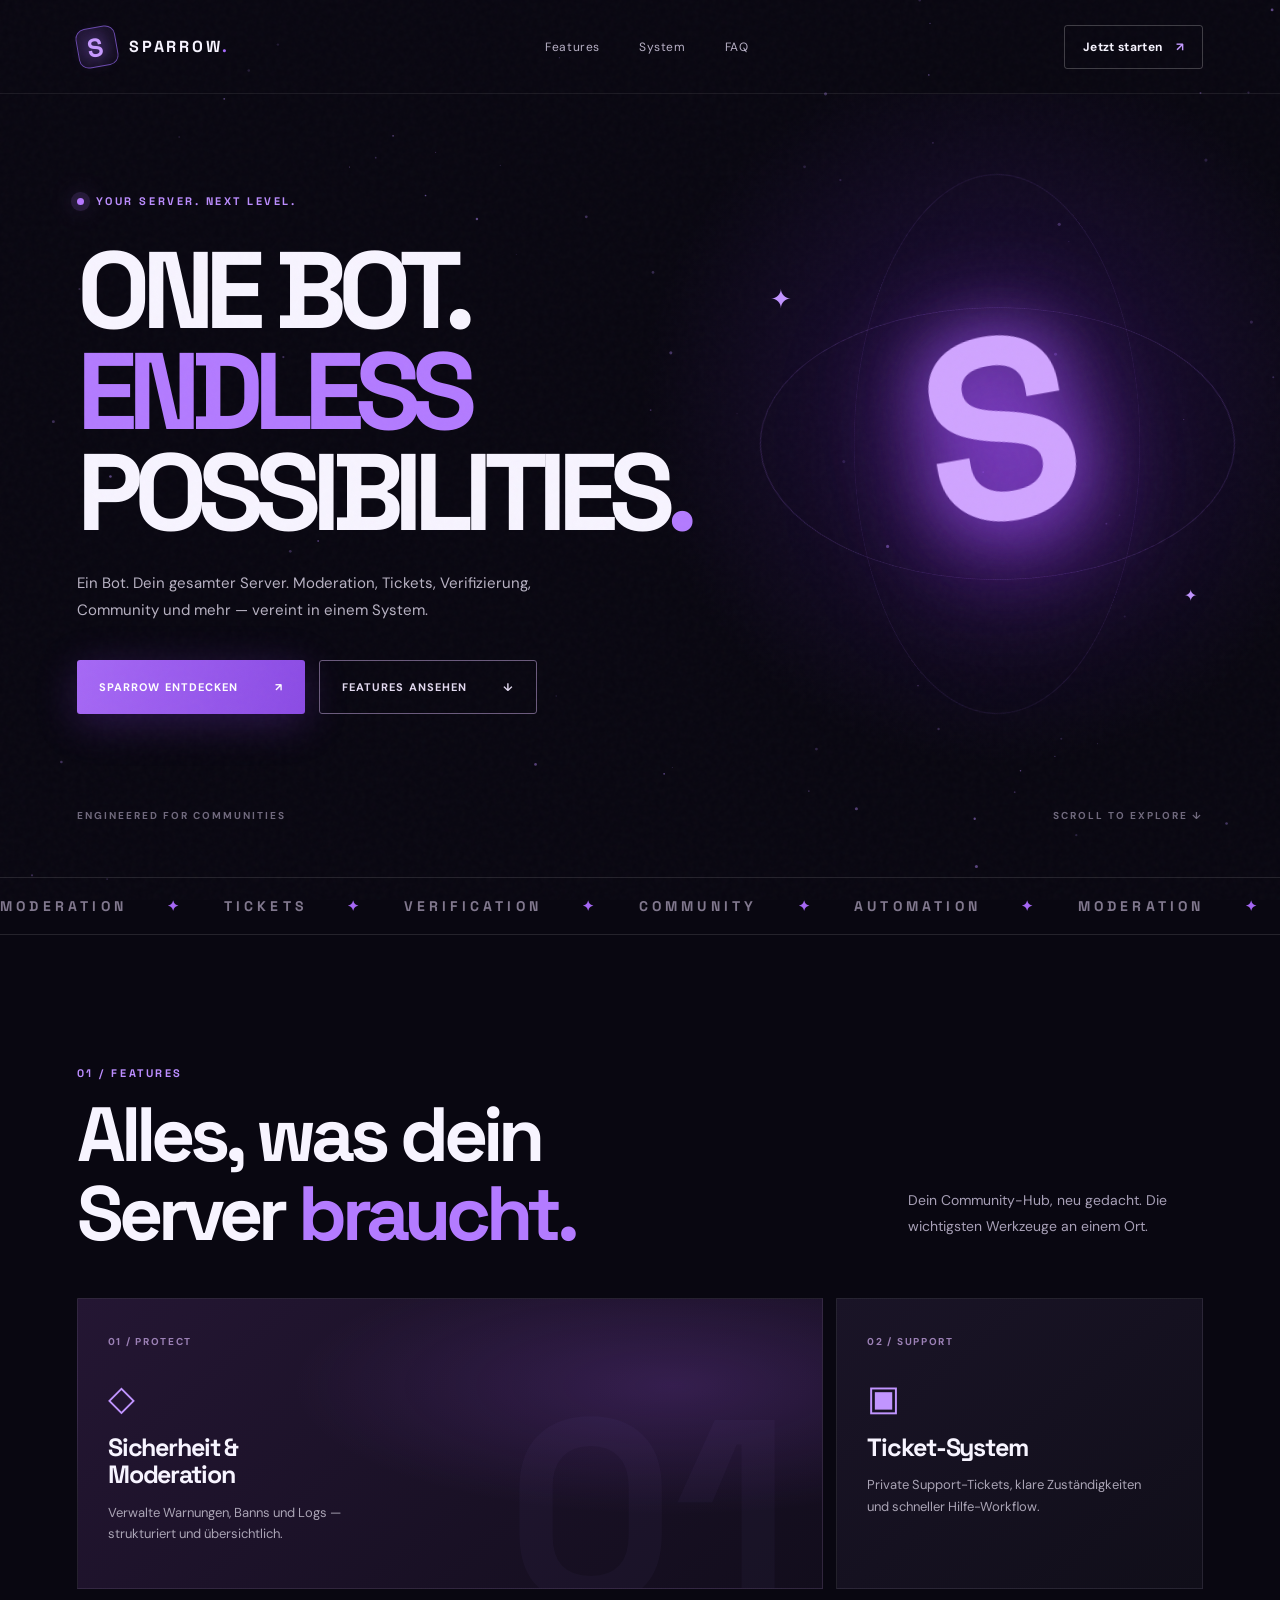
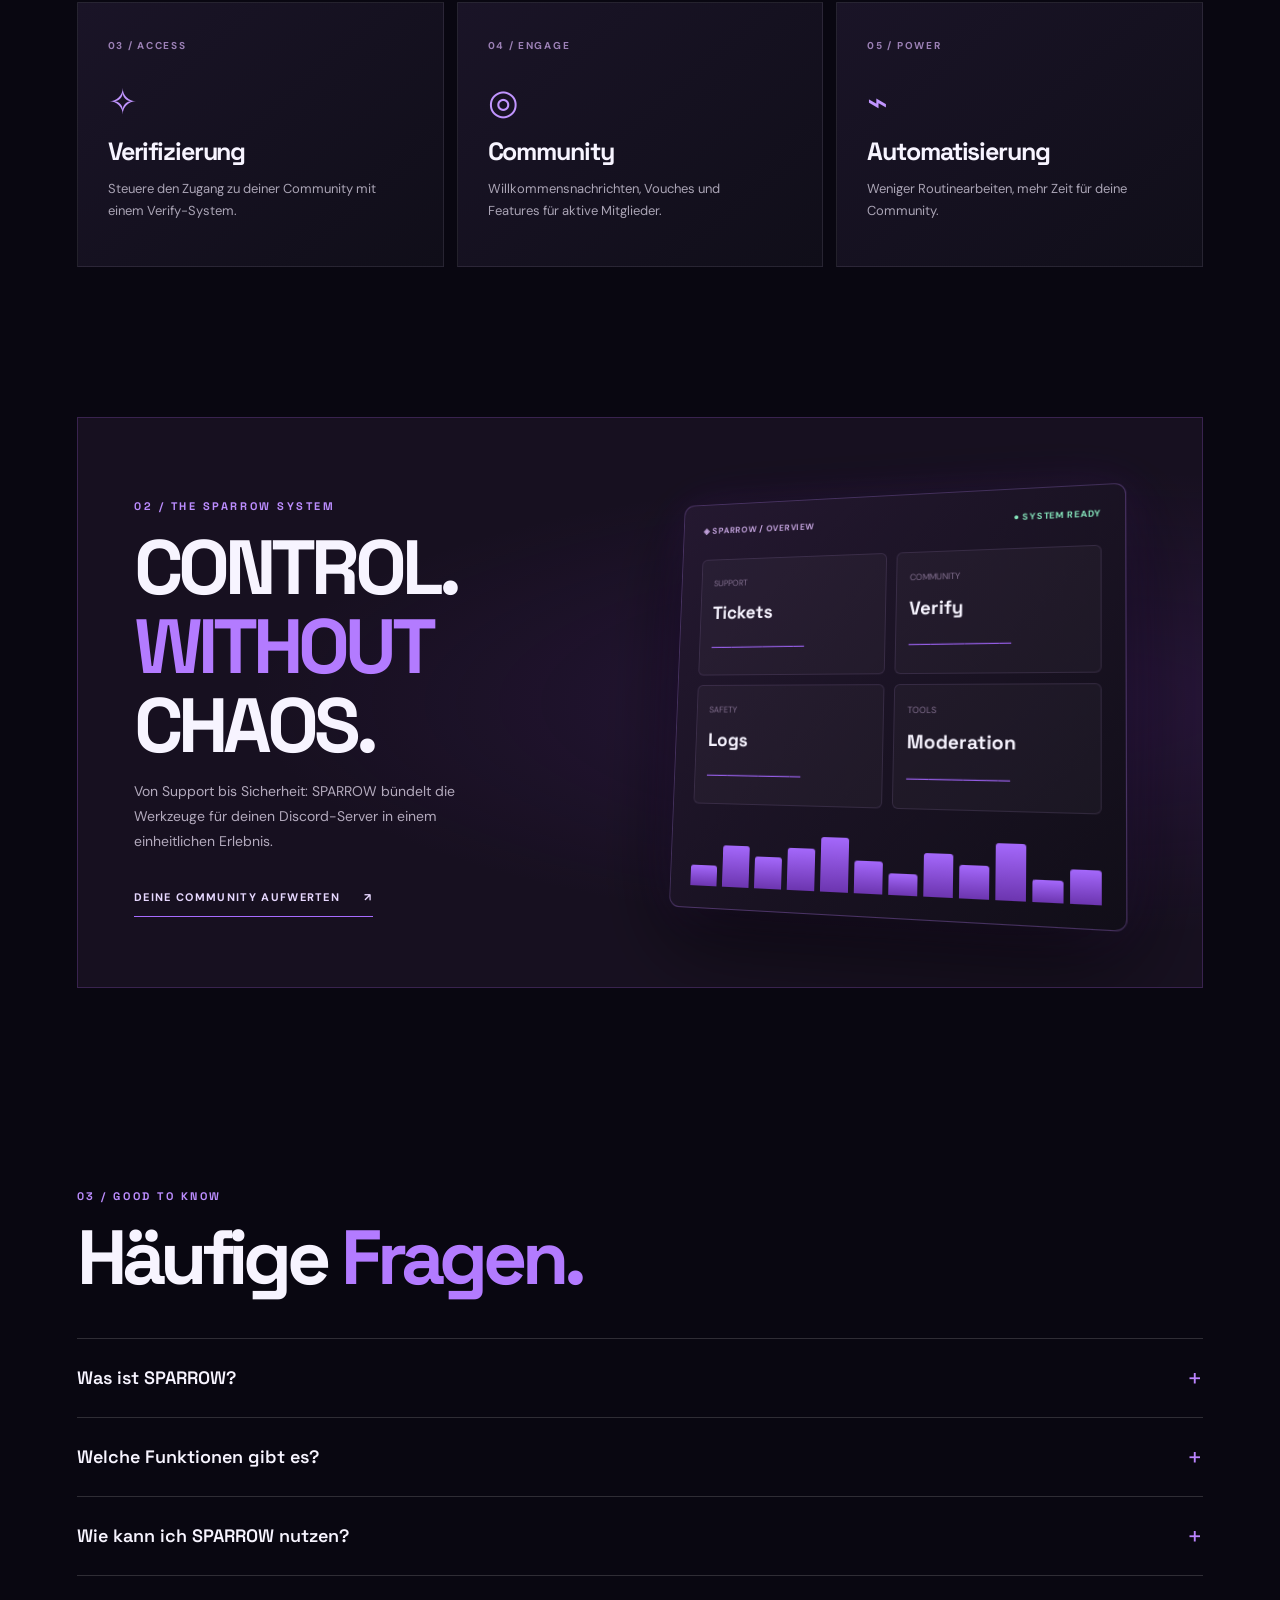
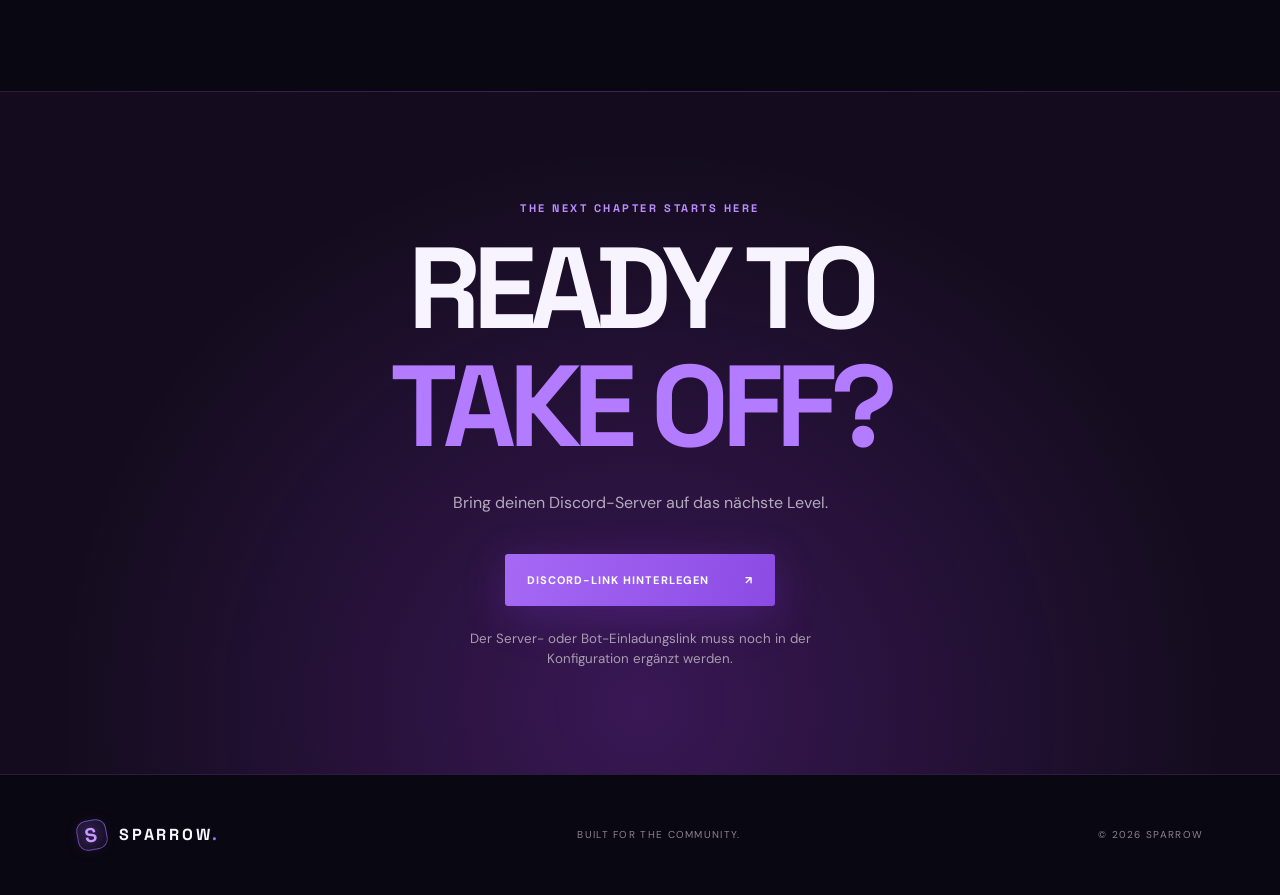
==== index.html @ f8891d36 "Add files via upload" ====
<!doctype html>
<html lang="de">
<head>
  <meta charset="utf-8">
  <meta name="viewport" content="width=device-width, initial-scale=1">
  <meta name="theme-color" content="#080611">
  <meta name="description" content="SPARROW – Dein Discord-Bot für Community, Tickets, Sicherheit und mehr.">
  <title>SPARROW — Discord, elevated.</title>
  <link rel="icon" href="favicon.svg" type="image/svg+xml">
  <link rel="stylesheet" href="style.css">
  <script src="script.js" defer></script>
</head>
<body>
  <div class="noise" aria-hidden="true"></div>
  <canvas id="stars" aria-hidden="true"></canvas>
  <header class="header">
    <a class="brand" href="#start" aria-label="Sparrow Startseite"><span class="brand-mark">S</span><span>SPARROW<span class="brand-dot">.</span></span></a>
    <nav class="nav" aria-label="Hauptnavigation">
      <a href="#features">Features</a><a href="#system">System</a><a href="#faq">FAQ</a>
    </nav>
    <a class="nav-cta" href="#join">Jetzt starten <span aria-hidden="true">↗</span></a>
  </header>
  <main>
    <section class="hero" id="start">
      <div class="hero-glow" aria-hidden="true"></div>
      <div class="eyebrow"><span class="pulse-dot"></span> YOUR SERVER. NEXT LEVEL.</div>
      <h1>ONE BOT.<br><em>ENDLESS</em><br>POSSIBILITIES<span class="period">.</span></h1>
      <p class="hero-copy">Ein Bot. Dein gesamter Server. Moderation, Tickets, Verifizierung, Community und mehr — vereint in einem System.</p>
      <div class="hero-actions"><a class="button primary" href="#join">SPARROW ENTDECKEN <span>↗</span></a><a class="button secondary" href="#features">FEATURES ANSEHEN <span>↓</span></a></div>
      <div class="hero-art" aria-hidden="true"><div class="orbit orbit-one"></div><div class="orbit orbit-two"></div><div class="glass-logo">S</div><div class="tiny-star a">✦</div><div class="tiny-star b">✦</div></div>
      <div class="hero-foot"><span>ENGINEERED FOR COMMUNITIES</span><span>SCROLL TO EXPLORE ↓</span></div>
    </section>
    <section class="marquee" aria-label="Sparrow-Funktionen"><div class="marquee-inner">MODERATION <span>✦</span> TICKETS <span>✦</span> VERIFICATION <span>✦</span> COMMUNITY <span>✦</span> AUTOMATION <span>✦</span> MODERATION <span>✦</span> TICKETS <span>✦</span> VERIFICATION <span>✦</span></div></section>
    <section class="section features" id="features"><div class="section-heading"><div><p class="kicker">01 / FEATURES</p><h2>Alles, was dein<br>Server <em>braucht.</em></h2></div><p>Dein Community-Hub, neu gedacht. Die wichtigsten Werkzeuge an einem Ort.</p></div>
      <div class="features-grid">
        <article class="feature featured"><span class="feature-index">01 / PROTECT</span><div class="feature-icon">◇</div><h3>Sicherheit &<br>Moderation</h3><p>Verwalte Warnungen, Banns und Logs — strukturiert und übersichtlich.</p><div class="feature-watermark">01</div></article>
        <article class="feature"><span class="feature-index">02 / SUPPORT</span><div class="feature-icon">▣</div><h3>Ticket-System</h3><p>Private Support-Tickets, klare Zuständigkeiten und schneller Hilfe-Workflow.</p></article>
        <article class="feature"><span class="feature-index">03 / ACCESS</span><div class="feature-icon">✧</div><h3>Verifizierung</h3><p>Steuere den Zugang zu deiner Community mit einem Verify-System.</p></article>
        <article class="feature"><span class="feature-index">04 / ENGAGE</span><div class="feature-icon">◎</div><h3>Community</h3><p>Willkommensnachrichten, Vouches und Features für aktive Mitglieder.</p></article>
        <article class="feature"><span class="feature-index">05 / POWER</span><div class="feature-icon">⌁</div><h3>Automatisierung</h3><p>Weniger Routinearbeiten, mehr Zeit für deine Community.</p></article>
      </div>
    </section>
    <section class="section system" id="system"><div class="system-card"><div class="system-content"><p class="kicker">02 / THE SPARROW SYSTEM</p><h2>CONTROL.<br><em>WITHOUT</em><br>CHAOS.</h2><p>Von Support bis Sicherheit: SPARROW bündelt die Werkzeuge für deinen Discord-Server in einem einheitlichen Erlebnis.</p><a class="text-link" href="#join">DEINE COMMUNITY AUFWERTEN <span>↗</span></a></div><div class="system-visual" aria-hidden="true"><div class="dashboard"><div class="dash-head"><span>◈ SPARROW / OVERVIEW</span><span class="online">● SYSTEM READY</span></div><div class="dash-body"><div class="dash-tile"><small>SUPPORT</small><strong>Tickets</strong><span>─────────</span></div><div class="dash-tile"><small>COMMUNITY</small><strong>Verify</strong><span>─────────</span></div><div class="dash-tile"><small>SAFETY</small><strong>Logs</strong><span>─────────</span></div><div class="dash-tile"><small>TOOLS</small><strong>Moderation</strong><span>─────────</span></div></div><div class="dash-bottom"><i></i><i></i><i></i><i></i><i></i><i></i><i></i><i></i><i></i><i></i><i></i><i></i></div></div></div></div></section>
    <section class="section faq" id="faq"><p class="kicker">03 / GOOD TO KNOW</p><h2>Häufige <em>Fragen.</em></h2><div class="faq-list"><details><summary>Was ist SPARROW? <span>+</span></summary><p>SPARROW ist ein Discord-Bot-Projekt, das mehrere Community- und Moderationsfunktionen miteinander verbindet.</p></details><details><summary>Welche Funktionen gibt es? <span>+</span></summary><p>Geplant bzw. im Projekt vorgesehen sind unter anderem Tickets, Verifizierung, Willkommensnachrichten, Vouches, Moderation und Logs. Welche Funktionen aktuell live sind, hängt von deiner Bot-Version ab.</p></details><details><summary>Wie kann ich SPARROW nutzen? <span>+</span></summary><p>Sobald die Einladungs- oder Discord-Server-Adresse hinterlegt wurde, kannst du über den Button unten starten.</p></details></div></section>
    <section class="join" id="join"><p class="kicker">THE NEXT CHAPTER STARTS HERE</p><h2>READY TO<br><em>TAKE OFF?</em></h2><p>Bring deinen Discord-Server auf das nächste Level.</p><a id="discord-link" class="button primary join-button" href="#join">DISCORD-LINK HINTERLEGEN <span>↗</span></a><small id="link-hint">Der Server- oder Bot-Einladungslink muss noch in der Konfiguration ergänzt werden.</small></section>
  </main>
  <footer><a class="brand" href="#start"><span class="brand-mark">S</span><span>SPARROW<span class="brand-dot">.</span></span></a><span>BUILT FOR THE COMMUNITY.</span><span>© <span id="year">2026</span> SPARROW</span></footer>
</body>
</html>
---- style.css ----
@import url('https://fonts.googleapis.com/css2?family=DM+Sans:wght@400;500;600;700&family=Space+Grotesk:wght@400;500;600;700&display=swap');
:root{--bg:#090711;--panel:#12101e;--text:#f7f4ff;--muted:#a4a0b3;--purple:#a76bff;--stroke:#30283e}*{box-sizing:border-box}html{scroll-behavior:smooth}body{margin:0;overflow-x:hidden;background:var(--bg);color:var(--text);font-family:'DM Sans',sans-serif}a{color:inherit;text-decoration:none}button,a{ -webkit-tap-highlight-color:transparent}::selection{background:#9860ec;color:#fff}canvas#stars{position:absolute;top:0;left:0;width:100%;height:900px;pointer-events:none;opacity:.55;z-index:0}.noise{position:fixed;inset:0;pointer-events:none;opacity:.13;z-index:9;background-image:url("data:image/svg+xml,%3Csvg viewBox='0 0 180 180' xmlns='http://www.w3.org/2000/svg'%3E%3Cfilter id='n'%3E%3CfeTurbulence type='fractalNoise' baseFrequency='.9' numOctaves='3' stitchTiles='stitch'/%3E%3C/filter%3E%3Crect width='100%25' height='100%25' filter='url(%23n)' opacity='.2'/%3E%3C/svg%3E")}.header{position:relative;z-index:5;max-width:1440px;margin:auto;min-height:94px;padding:0 6%;display:flex;align-items:center;justify-content:space-between;border-bottom:1px solid #ffffff14}.brand{font-family:'Space Grotesk',sans-serif;font-weight:700;letter-spacing:.18em;display:flex;align-items:center;gap:12px;font-size:16px}.brand-mark{display:grid;place-items:center;width:40px;height:40px;border:1px solid #9d6dff9e;transform:rotate(-10deg);border-radius:10px;background:linear-gradient(140deg,#a76bff24,#a76bff09);font-size:26px;font-weight:700;color:#c89aff;text-shadow:0 0 18px #9d6dff}.brand-dot{color:var(--purple)}.nav{display:flex;gap:39px;color:#b7b0c5;font-size:12px;letter-spacing:.05em}.nav a:hover,.text-link:hover{color:var(--purple)}.nav-cta{font-size:12px;font-weight:700;letter-spacing:.03em;border:1px solid #ffffff38;padding:13px 18px;border-radius:3px}.nav-cta span{color:#c399ff;margin-left:10px}.nav-cta:hover{border-color:var(--purple)}.hero{min-height:745px;position:relative;max-width:1440px;margin:auto;padding:100px 6% 55px;isolation:isolate}.hero-glow{position:absolute;inset:0;background:radial-gradient(ellipse 510px 510px at 78% 40%,#6826c340,transparent 70%);z-index:-1}.eyebrow,.kicker{font-family:'Space Grotesk',sans-serif;color:#bc8dff;letter-spacing:.23em;font-size:11px;font-weight:700}.eyebrow{display:flex;align-items:center;gap:12px}.pulse-dot{height:7px;width:7px;background:#b677ff;border-radius:100%;box-shadow:0 0 0 6px #b677ff22,0 0 24px #b677ff}.hero h1,h2,h3{font-family:'Space Grotesk',sans-serif}.hero h1{font-weight:700;font-size:clamp(70px,8.5vw,132px);letter-spacing:-.085em;line-height:.93;margin:32px 0 26px;position:relative;z-index:1}.hero h1 em,h2 em{font-style:normal;color:#b37bff}.period{color:#b37bff}.hero-copy{max-width:490px;color:#b8b2c3;font-size:15px;line-height:1.8}.hero-actions{display:flex;gap:14px;margin-top:36px;flex-wrap:wrap}.button{display:inline-flex;align-items:center;justify-content:space-between;gap:36px;padding:19px 22px;font-weight:700;font-size:11px;letter-spacing:.1em;transition:transform .2s,box-shadow .2s;border-radius:3px}.button:hover{transform:translateY(-3px)}.primary{background:linear-gradient(105deg,#a669f5,#8b4be4);box-shadow:0 9px 42px #913af240;color:#fff}.secondary{border:1px solid #6b5b7d;color:#e3daf0}.hero-art{position:absolute;width:min(43vw,540px);aspect-ratio:1;right:1%;top:80px;pointer-events:none}.orbit{position:absolute;border:1px solid #9e6ce73b;border-radius:50%;inset:6%;transform:rotateX(55deg) rotate(-25deg)}.orbit-two{inset:0%;transform:rotateY(58deg) rotate(35deg);border-color:#9e6ce722}.glass-logo{position:absolute;top:23%;left:26%;width:49%;aspect-ratio:1;display:grid;place-items:center;transform:rotate(-10deg);font-size:clamp(140px,20vw,270px);font-family:'Space Grotesk',sans-serif;font-weight:700;line-height:1;color:#d0a4ff;text-shadow:0 0 60px #aa5dff9b,0 0 110px #aa5dff77;filter:drop-shadow(0 30px 50px #6a27af)}.tiny-star{position:absolute;color:#c294ff;font-size:26px}.tiny-star.a{left:8%;top:20%}.tiny-star.b{right:13%;bottom:20%;font-size:16px}.hero-foot{display:flex;justify-content:space-between;color:#70697d;font-size:10px;font-weight:700;letter-spacing:.2em;margin-top:95px}.marquee{white-space:nowrap;overflow:hidden;border-top:1px solid #ffffff1d;border-bottom:1px solid #ffffff1d;padding:19px 0;color:#81788e;font-family:'Space Grotesk';font-size:14px;letter-spacing:.3em;font-weight:700}.marquee-inner{width:max-content;animation:scroll 36s linear infinite}.marquee span{color:#a567f4;margin:0 32px}@keyframes scroll{to{transform:translateX(-48%)}}.section{max-width:1440px;margin:auto;padding:120px 6%}.section-heading{display:flex;align-items:end;justify-content:space-between;gap:35px;margin-bottom:45px}.section h2,.join h2{font-size:clamp(45px,6vw,78px);letter-spacing:-.065em;line-height:1.03;margin:15px 0 0}.section-heading>p{max-width:295px;font-size:14px;line-height:1.8;color:#a8a0b7}.features-grid{display:grid;grid-template-columns:repeat(3,minmax(0,1fr));gap:13px}.feature{background:linear-gradient(140deg,#1a1427,#100e19);min-height:265px;border:1px solid #ffffff14;padding:30px;position:relative;overflow:hidden;transition:border-color .2s,transform .2s}.feature:hover{transform:translateY(-4px);border-color:#9f6afc77}.feature.featured{grid-column:span 2;background:radial-gradient(ellipse at 80% 30%,#7b40b44a,transparent 45%),linear-gradient(140deg,#241633,#120d1c)}.feature-index{color:#9c81b6;font-size:10px;letter-spacing:.17em;font-weight:700}.feature-icon{font-size:35px;color:#c195ff;margin-top:25px}.feature h3{font-size:25px;letter-spacing:-.045em;line-height:1.1;margin:13px 0}.feature p{color:#aaa4b5;line-height:1.65;font-size:13px;max-width:285px}.feature-watermark{position:absolute;right:30px;bottom:-90px;font-family:'Space Grotesk';font-weight:700;font-size:260px;color:#b280f409}.system{padding-top:30px}.system-card{display:grid;grid-template-columns:1fr 1.1fr;gap:30px;background:radial-gradient(ellipse at 85% 50%,#53237e4a,transparent 58%),#171020;border:1px solid #643d8b70;padding:70px 5%;min-height:520px;overflow:hidden}.system-content h2{font-size:clamp(48px,6vw,78px)}.system-content>p:not(.kicker){color:#b3aabd;line-height:1.8;max-width:365px;font-size:14px}.text-link{display:inline-block;border-bottom:1px solid #a76bff;padding-bottom:12px;margin-top:22px;color:#e7d8ff;font-size:11px;letter-spacing:.12em;font-weight:700}.text-link span{margin-left:20px}.system-visual{display:grid;place-items:center;perspective:900px}.dashboard{width:min(100%,460px);background:linear-gradient(135deg,#241830,#110e18);border:1px solid #ae78ee4c;border-radius:11px;box-shadow:0 30px 90px #0009,0 0 50px #843cd426;transform:rotateY(-13deg) rotateX(5deg);padding:22px}.dash-head{display:flex;justify-content:space-between;align-items:center;font-size:9px;letter-spacing:.08em;font-weight:700;color:#c3a3dd}.online{color:#86e6bd}.dash-body{display:grid;grid-template-columns:1fr 1fr;gap:10px;margin-top:25px}.dash-tile{border:1px solid #c39bea22;border-radius:6px;background:#ffffff08;padding:19px 13px;display:flex;flex-direction:column;gap:13px}.dash-tile small{font-size:9px;color:#847191}.dash-tile strong{font-family:'Space Grotesk';font-size:19px}.dash-tile span{color:#9d63f3}.dash-bottom{display:flex;align-items:end;gap:6px;height:60px;margin-top:24px}.dash-bottom i{display:block;flex:1;border-radius:3px 3px 0 0;background:linear-gradient(#a468fb,#6c35af);height:35%}.dash-bottom i:nth-child(2n){height:70%}.dash-bottom i:nth-child(3n){height:53%}.dash-bottom i:nth-child(5n){height:90%}.faq{padding-top:70px;padding-bottom:115px}.faq-list{margin-top:40px;border-top:1px solid #ffffff27}.faq details{border-bottom:1px solid #ffffff27;padding:23px 0}.faq summary{cursor:pointer;display:flex;justify-content:space-between;align-items:center;font-family:'Space Grotesk';font-size:18px;font-weight:600;list-style:none}.faq summary::-webkit-details-marker{display:none}.faq summary span{color:#bb84ff;font-size:25px;font-weight:400}.faq details[open] summary span{transform:rotate(45deg)}.faq details p{color:#b2aabe;font-size:14px;line-height:1.8;max-width:700px}.join{text-align:center;background:radial-gradient(ellipse at 50% 90%,#69269b70,transparent 64%),#140c1e;border-top:1px solid #653d8a4e;border-bottom:1px solid #653d8a4e;padding:98px 20px 105px}.join h2{font-size:clamp(66px,9vw,125px)}.join>p:not(.kicker){color:#b5aabd;margin:25px auto}.join-button{margin-top:16px}.join small{display:block;color:#a89db0;max-width:410px;margin:23px auto 0;line-height:1.5}footer{max-width:1440px;margin:auto;padding:45px 6%;display:flex;align-items:center;justify-content:space-between;gap:20px;color:#8b8395;font-size:10px;letter-spacing:.13em}footer .brand{color:#faf8ff}footer .brand-mark{width:30px;height:30px;font-size:20px}@media(max-width:900px){.hero{min-height:720px}.hero-art{opacity:.25;right:-15%;top:170px;width:70vw}.hero h1{font-size:clamp(65px,10vw,105px)}.system-card{grid-template-columns:1fr}.system-visual{padding:30px 0}.dashboard{transform:rotateY(-5deg)}.features-grid{grid-template-columns:1fr 1fr}.feature.featured{grid-column:span 2}}@media(max-width:600px){.header{padding:0 6%;min-height:72px}.nav{display:none}.nav-cta{font-size:10px;padding:11px}.brand{font-size:13px;gap:8px}.brand-mark{width:34px;height:34px;font-size:22px}.hero{padding-top:92px;min-height:675px}.hero h1{font-size:clamp(51px,11.3vw,72px);letter-spacing:-.075em}.hero-copy{font-size:13px}.hero-art{opacity:.2;width:95vw;top:120px;right:-36%}.hero-actions{gap:10px}.button{font-size:10px;padding:17px 16px;gap:12px}.hero-foot{font-size:8px;gap:20px;margin-top:90px}.section{padding:85px 6%}.section-heading{display:block}.section-heading>p{margin-top:25px}.features-grid{grid-template-columns:1fr}.feature.featured{grid-column:span 1}.feature{min-height:230px;padding:25px}.system{padding-top:0}.system-card{padding:45px 7%}.dashboard{padding:13px}.dash-head{font-size:7px}.dash-tile{padding:13px}.dash-tile strong{font-size:15px}.faq{padding-top:70px}.faq summary{font-size:15px}footer{flex-wrap:wrap}footer>span:nth-of-type(1){display:none}}
@media(prefers-reduced-motion:reduce){html{scroll-behavior:auto}.marquee-inner{animation:none}.button,.feature{transition:none}}
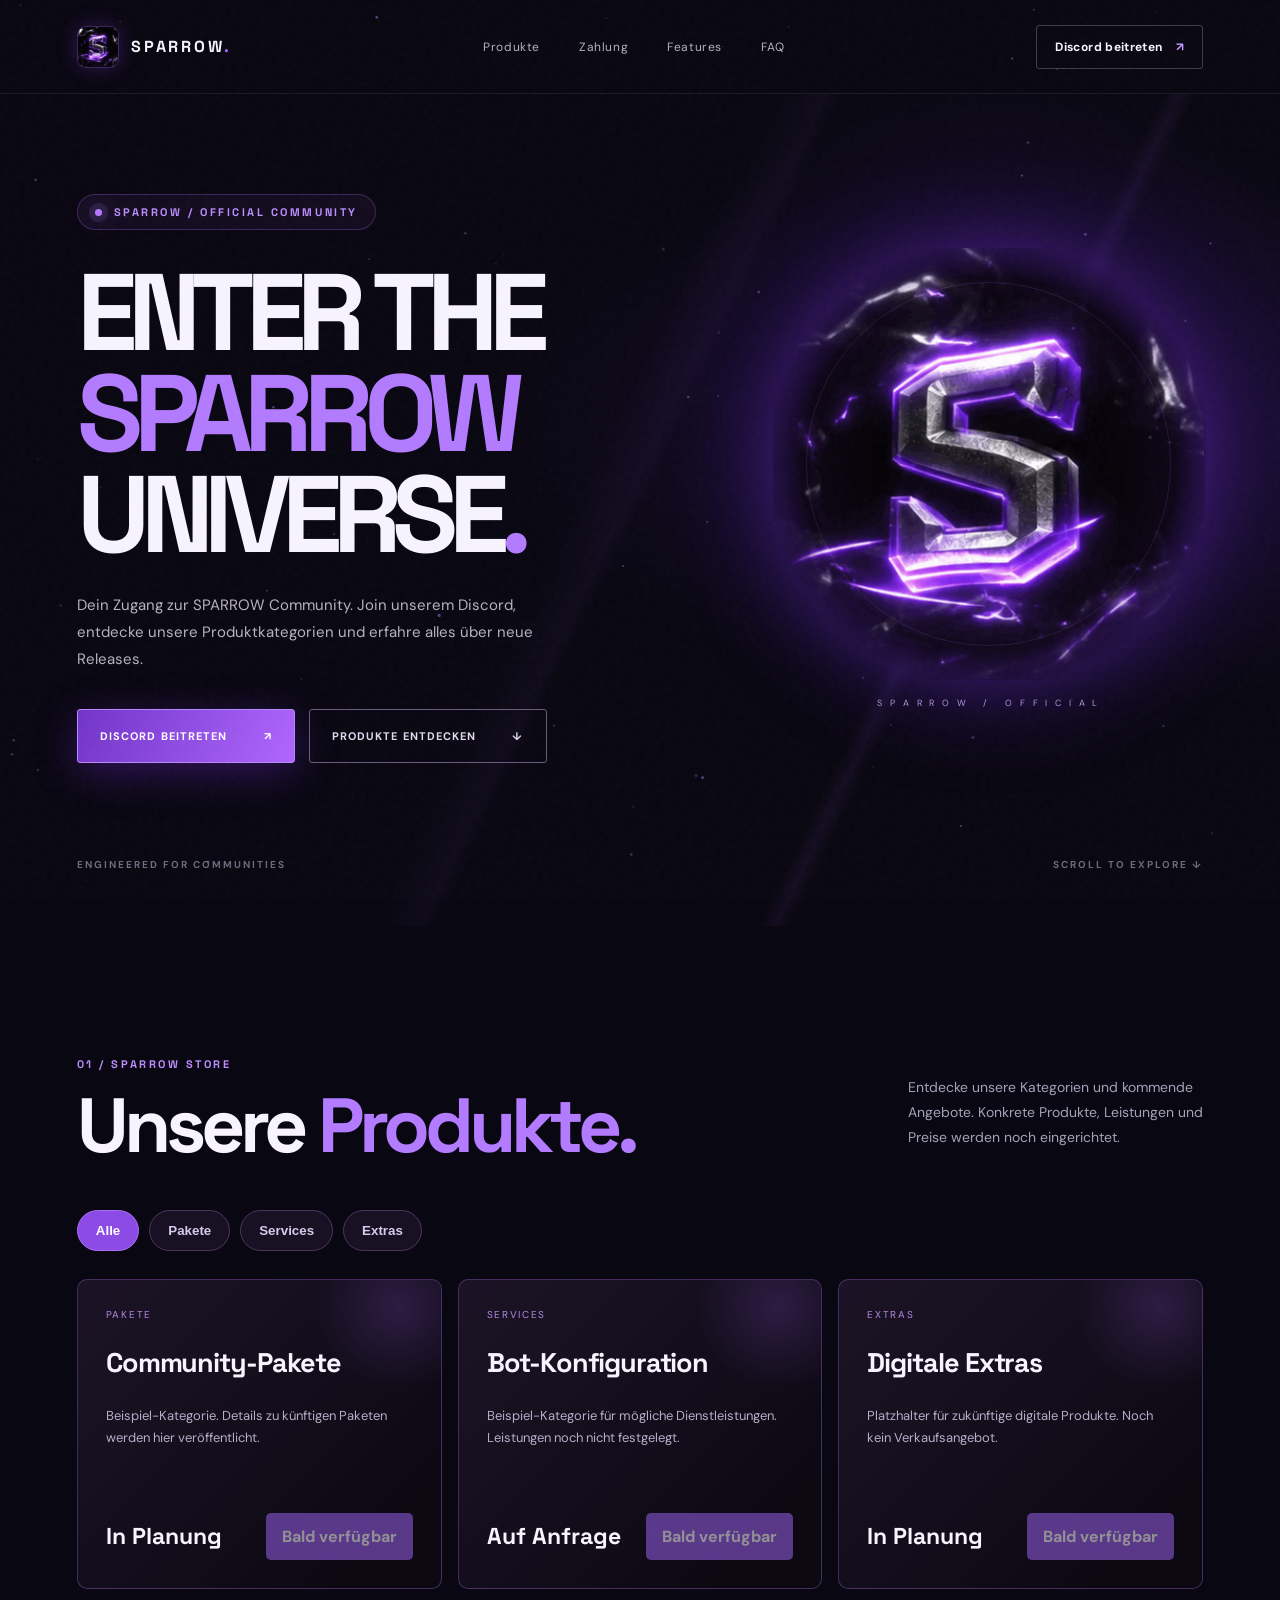
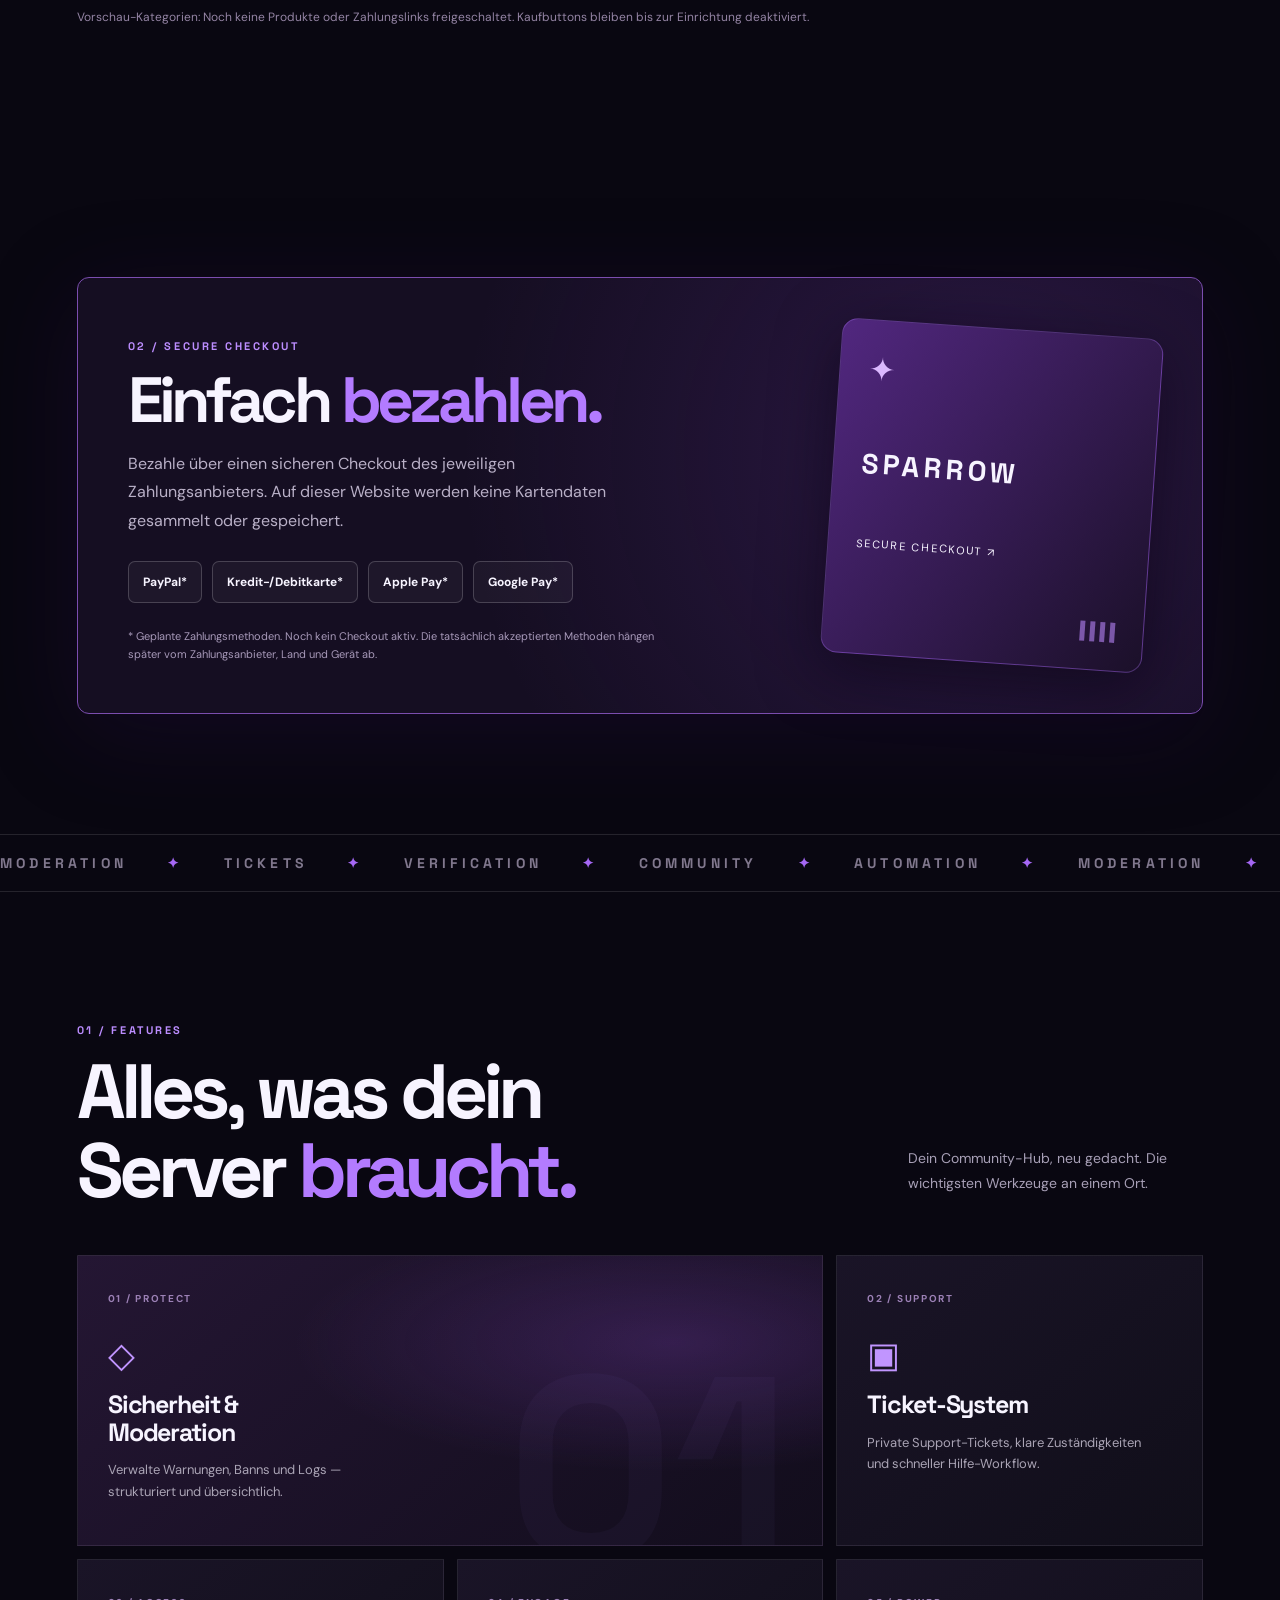
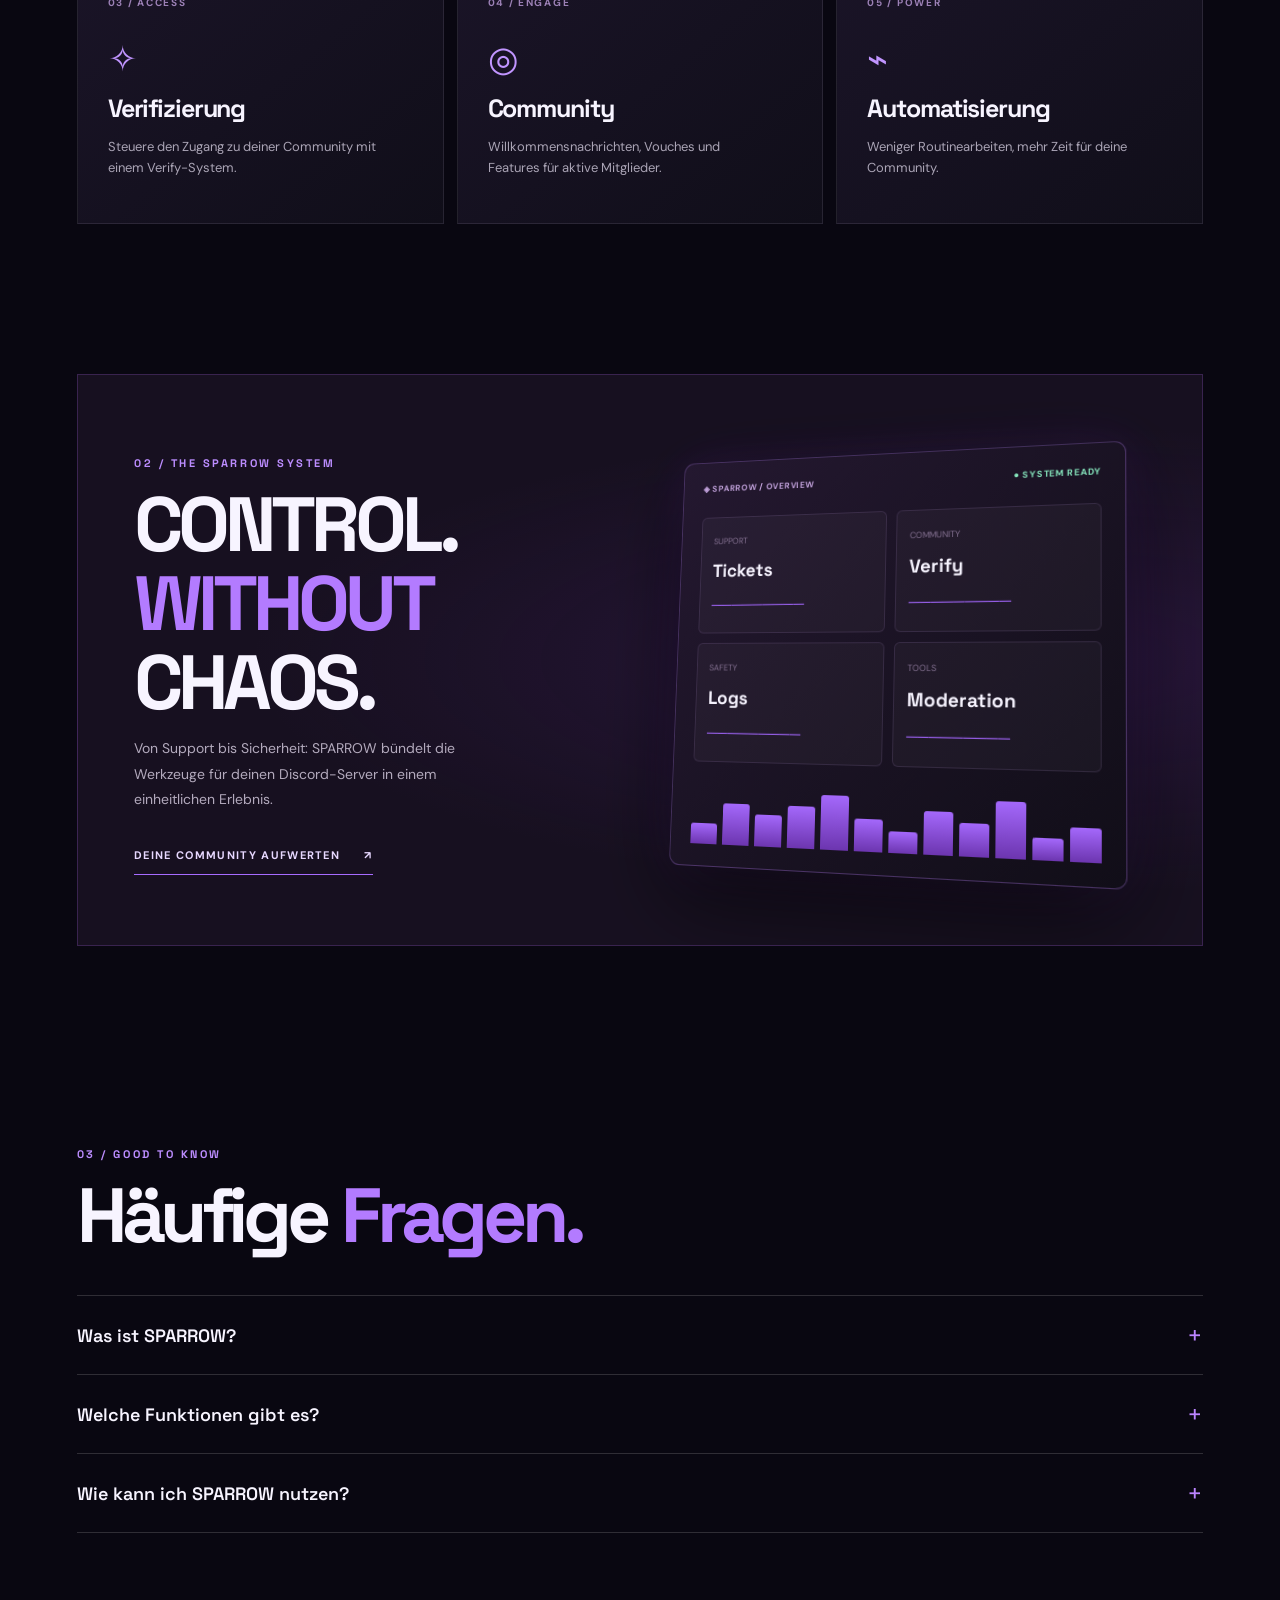
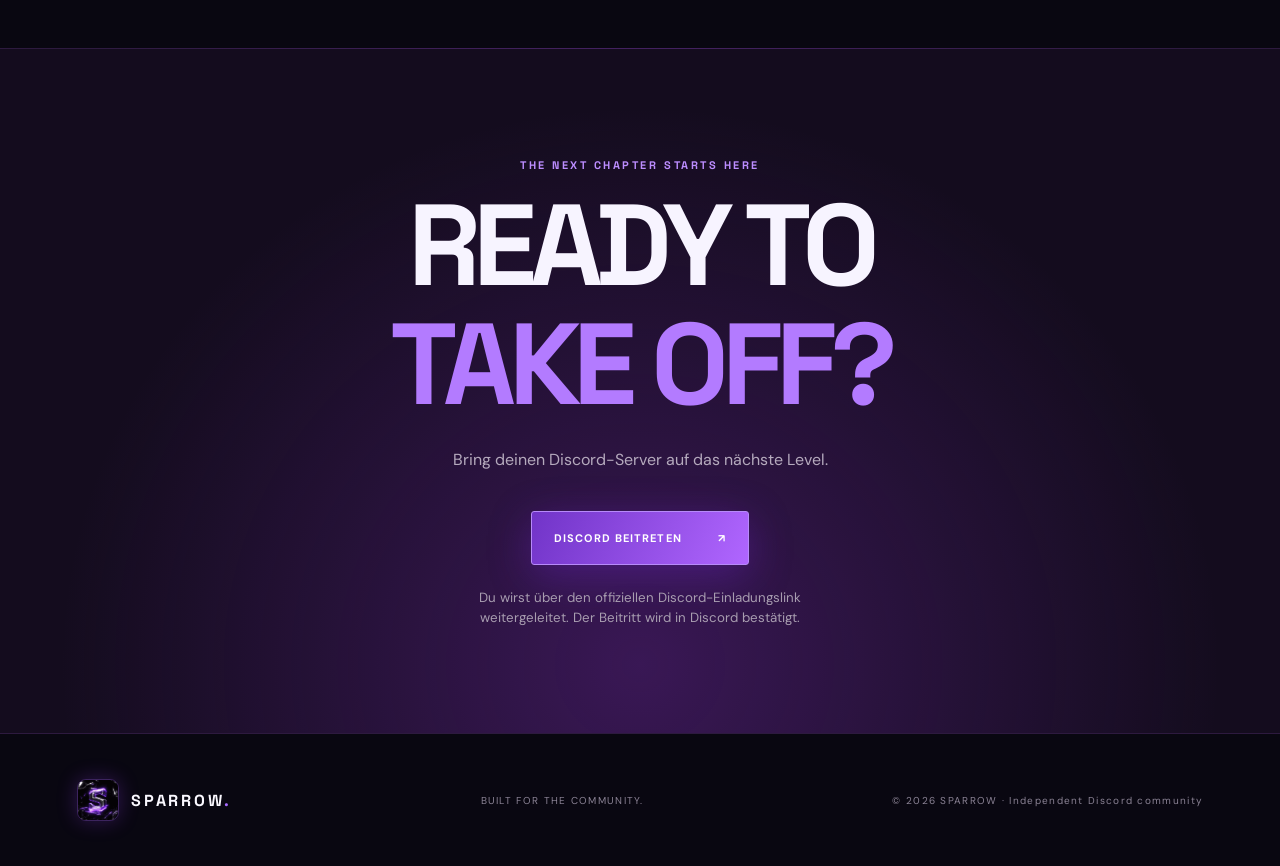
==== commit ca33052d: "Add files via upload" ====
--- a/index.html
+++ b/index.html
@@ -5,7 +5,7 @@
   <meta name="viewport" content="width=device-width, initial-scale=1">
   <meta name="theme-color" content="#080611">
   <meta name="description" content="SPARROW – Dein Discord-Bot für Community, Tickets, Sicherheit und mehr.">
-  <title>SPARROW — Discord, elevated.</title>
+  <title>SPARROW — Official Discord & Store</title>
   <link rel="icon" href="favicon.svg" type="image/svg+xml">
   <link rel="stylesheet" href="style.css">
   <script src="script.js" defer></script>
@@ -14,21 +14,31 @@
   <div class="noise" aria-hidden="true"></div>
   <canvas id="stars" aria-hidden="true"></canvas>
   <header class="header">
-    <a class="brand" href="#start" aria-label="Sparrow Startseite"><span class="brand-mark">S</span><span>SPARROW<span class="brand-dot">.</span></span></a>
+    <a class="brand" href="#start" aria-label="Sparrow Startseite"><img class="brand-image" src="sparrow-logo.gif" alt="" width="42" height="42"><span>SPARROW<span class="brand-dot">.</span></span></a>
     <nav class="nav" aria-label="Hauptnavigation">
-      <a href="#features">Features</a><a href="#system">System</a><a href="#faq">FAQ</a>
+      <a href="#products">Produkte</a><a href="#payment">Zahlung</a><a href="#features">Features</a><a href="#faq">FAQ</a>
     </nav>
-    <a class="nav-cta" href="#join">Jetzt starten <span aria-hidden="true">↗</span></a>
+    <a class="nav-cta discord-action" href="#join">Discord beitreten <span aria-hidden="true">↗</span></a>
   </header>
   <main>
     <section class="hero" id="start">
       <div class="hero-glow" aria-hidden="true"></div>
-      <div class="eyebrow"><span class="pulse-dot"></span> YOUR SERVER. NEXT LEVEL.</div>
-      <h1>ONE BOT.<br><em>ENDLESS</em><br>POSSIBILITIES<span class="period">.</span></h1>
-      <p class="hero-copy">Ein Bot. Dein gesamter Server. Moderation, Tickets, Verifizierung, Community und mehr — vereint in einem System.</p>
-      <div class="hero-actions"><a class="button primary" href="#join">SPARROW ENTDECKEN <span>↗</span></a><a class="button secondary" href="#features">FEATURES ANSEHEN <span>↓</span></a></div>
-      <div class="hero-art" aria-hidden="true"><div class="orbit orbit-one"></div><div class="orbit orbit-two"></div><div class="glass-logo">S</div><div class="tiny-star a">✦</div><div class="tiny-star b">✦</div></div>
+      <div class="eyebrow"><span class="pulse-dot"></span> SPARROW / OFFICIAL COMMUNITY</div>
+      <h1>ENTER THE<br><em>SPARROW</em><br>UNIVERSE<span class="period">.</span></h1>
+      <p class="hero-copy">Dein Zugang zur SPARROW Community. Join unserem Discord, entdecke unsere Produktkategorien und erfahre alles über neue Releases.</p>
+      <div class="hero-actions"><a class="button primary discord-action" href="#join">DISCORD BEITRETEN <span>↗</span></a><a class="button secondary" href="#products">PRODUKTE ENTDECKEN <span>↓</span></a></div>
+      <div class="hero-art hero-logo-wrap" aria-hidden="true"><div class="logo-halo"></div><img class="hero-logo" src="sparrow-logo.gif" alt="" width="400" height="400"><span class="logo-caption">S P A R R O W &nbsp; / &nbsp; O F F I C I A L</span></div>
       <div class="hero-foot"><span>ENGINEERED FOR COMMUNITIES</span><span>SCROLL TO EXPLORE ↓</span></div>
+    </section>
+
+    <section class="section products" id="products">
+      <div class="section-heading"><div><p class="kicker">01 / SPARROW STORE</p><h2>Unsere <em>Produkte.</em></h2></div><p>Entdecke unsere Kategorien und kommende Angebote. Konkrete Produkte, Leistungen und Preise werden noch eingerichtet.</p></div>
+      <div class="category-bar" id="category-bar" aria-label="Produktkategorien"></div>
+      <div class="product-grid" id="product-grid"></div>
+      <p class="store-notice" id="store-notice">Noch keine Produkte eingerichtet. Füge deine Produkte in <code>script.js</code> hinzu.</p>
+    </section>
+    <section class="section payments" id="payment">
+      <div class="payment-panel"><div><p class="kicker">02 / SECURE CHECKOUT</p><h2>Einfach <em>bezahlen.</em></h2><p class="payment-copy">Bezahle über einen sicheren Checkout des jeweiligen Zahlungsanbieters. Auf dieser Website werden keine Kartendaten gesammelt oder gespeichert.</p><div class="payment-methods"><span>PayPal*</span><span>Kredit-/Debitkarte*</span><span>Apple Pay*</span><span>Google Pay*</span></div><small>* Geplante Zahlungsmethoden. Noch kein Checkout aktiv. Die tatsächlich akzeptierten Methoden hängen später vom Zahlungsanbieter, Land und Gerät ab.</small></div><div class="payment-visual" aria-hidden="true"><span class="pay-lock">✦</span><strong>SPARROW</strong><span>SECURE CHECKOUT ↗</span><div class="pay-bars"><i></i><i></i><i></i><i></i></div></div></div>
     </section>
     <section class="marquee" aria-label="Sparrow-Funktionen"><div class="marquee-inner">MODERATION <span>✦</span> TICKETS <span>✦</span> VERIFICATION <span>✦</span> COMMUNITY <span>✦</span> AUTOMATION <span>✦</span> MODERATION <span>✦</span> TICKETS <span>✦</span> VERIFICATION <span>✦</span></div></section>
     <section class="section features" id="features"><div class="section-heading"><div><p class="kicker">01 / FEATURES</p><h2>Alles, was dein<br>Server <em>braucht.</em></h2></div><p>Dein Community-Hub, neu gedacht. Die wichtigsten Werkzeuge an einem Ort.</p></div>
@@ -41,9 +51,9 @@
       </div>
     </section>
     <section class="section system" id="system"><div class="system-card"><div class="system-content"><p class="kicker">02 / THE SPARROW SYSTEM</p><h2>CONTROL.<br><em>WITHOUT</em><br>CHAOS.</h2><p>Von Support bis Sicherheit: SPARROW bündelt die Werkzeuge für deinen Discord-Server in einem einheitlichen Erlebnis.</p><a class="text-link" href="#join">DEINE COMMUNITY AUFWERTEN <span>↗</span></a></div><div class="system-visual" aria-hidden="true"><div class="dashboard"><div class="dash-head"><span>◈ SPARROW / OVERVIEW</span><span class="online">● SYSTEM READY</span></div><div class="dash-body"><div class="dash-tile"><small>SUPPORT</small><strong>Tickets</strong><span>─────────</span></div><div class="dash-tile"><small>COMMUNITY</small><strong>Verify</strong><span>─────────</span></div><div class="dash-tile"><small>SAFETY</small><strong>Logs</strong><span>─────────</span></div><div class="dash-tile"><small>TOOLS</small><strong>Moderation</strong><span>─────────</span></div></div><div class="dash-bottom"><i></i><i></i><i></i><i></i><i></i><i></i><i></i><i></i><i></i><i></i><i></i><i></i></div></div></div></div></section>
-    <section class="section faq" id="faq"><p class="kicker">03 / GOOD TO KNOW</p><h2>Häufige <em>Fragen.</em></h2><div class="faq-list"><details><summary>Was ist SPARROW? <span>+</span></summary><p>SPARROW ist ein Discord-Bot-Projekt, das mehrere Community- und Moderationsfunktionen miteinander verbindet.</p></details><details><summary>Welche Funktionen gibt es? <span>+</span></summary><p>Geplant bzw. im Projekt vorgesehen sind unter anderem Tickets, Verifizierung, Willkommensnachrichten, Vouches, Moderation und Logs. Welche Funktionen aktuell live sind, hängt von deiner Bot-Version ab.</p></details><details><summary>Wie kann ich SPARROW nutzen? <span>+</span></summary><p>Sobald die Einladungs- oder Discord-Server-Adresse hinterlegt wurde, kannst du über den Button unten starten.</p></details></div></section>
-    <section class="join" id="join"><p class="kicker">THE NEXT CHAPTER STARTS HERE</p><h2>READY TO<br><em>TAKE OFF?</em></h2><p>Bring deinen Discord-Server auf das nächste Level.</p><a id="discord-link" class="button primary join-button" href="#join">DISCORD-LINK HINTERLEGEN <span>↗</span></a><small id="link-hint">Der Server- oder Bot-Einladungslink muss noch in der Konfiguration ergänzt werden.</small></section>
+    <section class="section faq" id="faq"><p class="kicker">03 / GOOD TO KNOW</p><h2>Häufige <em>Fragen.</em></h2><div class="faq-list"><details><summary>Was ist SPARROW? <span>+</span></summary><p>SPARROW ist ein Discord-Bot-Projekt, das mehrere Community- und Moderationsfunktionen miteinander verbindet.</p></details><details><summary>Welche Funktionen gibt es? <span>+</span></summary><p>Geplant bzw. im Projekt vorgesehen sind unter anderem Tickets, Verifizierung, Willkommensnachrichten, Vouches, Moderation und Logs. Welche Funktionen aktuell live sind, hängt von deiner Bot-Version ab.</p></details><details><summary>Wie kann ich SPARROW nutzen? <span>+</span></summary><p>Klicke auf „Discord beitreten“. Discord öffnet den Einladungslink, wo du den Beitritt selbst bestätigst.</p></details></div></section>
+    <section class="join" id="join"><p class="kicker">THE NEXT CHAPTER STARTS HERE</p><h2>READY TO<br><em>TAKE OFF?</em></h2><p>Bring deinen Discord-Server auf das nächste Level.</p><a id="discord-link" class="button primary join-button" href="#join">DISCORD BEITRETEN <span>↗</span></a><small id="link-hint">Der Button öffnet unseren Discord-Einladungslink. Deinen Beitritt bestätigst du anschließend in Discord.</small></section>
   </main>
-  <footer><a class="brand" href="#start"><span class="brand-mark">S</span><span>SPARROW<span class="brand-dot">.</span></span></a><span>BUILT FOR THE COMMUNITY.</span><span>© <span id="year">2026</span> SPARROW</span></footer>
+  <footer><a class="brand" href="#start"><img class="brand-image" src="sparrow-logo.gif" alt="" width="42" height="42"><span>SPARROW<span class="brand-dot">.</span></span></a><span>BUILT FOR THE COMMUNITY.</span><span>© <span id="year">2026</span> SPARROW · Independent Discord community</span></footer>
 </body>
 </html>
--- a/style.css
+++ b/style.css
@@ -1,3 +1,23 @@
 @import url('https://fonts.googleapis.com/css2?family=DM+Sans:wght@400;500;600;700&family=Space+Grotesk:wght@400;500;600;700&display=swap');
 :root{--bg:#090711;--panel:#12101e;--text:#f7f4ff;--muted:#a4a0b3;--purple:#a76bff;--stroke:#30283e}*{box-sizing:border-box}html{scroll-behavior:smooth}body{margin:0;overflow-x:hidden;background:var(--bg);color:var(--text);font-family:'DM Sans',sans-serif}a{color:inherit;text-decoration:none}button,a{ -webkit-tap-highlight-color:transparent}::selection{background:#9860ec;color:#fff}canvas#stars{position:absolute;top:0;left:0;width:100%;height:900px;pointer-events:none;opacity:.55;z-index:0}.noise{position:fixed;inset:0;pointer-events:none;opacity:.13;z-index:9;background-image:url("data:image/svg+xml,%3Csvg viewBox='0 0 180 180' xmlns='http://www.w3.org/2000/svg'%3E%3Cfilter id='n'%3E%3CfeTurbulence type='fractalNoise' baseFrequency='.9' numOctaves='3' stitchTiles='stitch'/%3E%3C/filter%3E%3Crect width='100%25' height='100%25' filter='url(%23n)' opacity='.2'/%3E%3C/svg%3E")}.header{position:relative;z-index:5;max-width:1440px;margin:auto;min-height:94px;padding:0 6%;display:flex;align-items:center;justify-content:space-between;border-bottom:1px solid #ffffff14}.brand{font-family:'Space Grotesk',sans-serif;font-weight:700;letter-spacing:.18em;display:flex;align-items:center;gap:12px;font-size:16px}.brand-mark{display:grid;place-items:center;width:40px;height:40px;border:1px solid #9d6dff9e;transform:rotate(-10deg);border-radius:10px;background:linear-gradient(140deg,#a76bff24,#a76bff09);font-size:26px;font-weight:700;color:#c89aff;text-shadow:0 0 18px #9d6dff}.brand-dot{color:var(--purple)}.nav{display:flex;gap:39px;color:#b7b0c5;font-size:12px;letter-spacing:.05em}.nav a:hover,.text-link:hover{color:var(--purple)}.nav-cta{font-size:12px;font-weight:700;letter-spacing:.03em;border:1px solid #ffffff38;padding:13px 18px;border-radius:3px}.nav-cta span{color:#c399ff;margin-left:10px}.nav-cta:hover{border-color:var(--purple)}.hero{min-height:745px;position:relative;max-width:1440px;margin:auto;padding:100px 6% 55px;isolation:isolate}.hero-glow{position:absolute;inset:0;background:radial-gradient(ellipse 510px 510px at 78% 40%,#6826c340,transparent 70%);z-index:-1}.eyebrow,.kicker{font-family:'Space Grotesk',sans-serif;color:#bc8dff;letter-spacing:.23em;font-size:11px;font-weight:700}.eyebrow{display:flex;align-items:center;gap:12px}.pulse-dot{height:7px;width:7px;background:#b677ff;border-radius:100%;box-shadow:0 0 0 6px #b677ff22,0 0 24px #b677ff}.hero h1,h2,h3{font-family:'Space Grotesk',sans-serif}.hero h1{font-weight:700;font-size:clamp(70px,8.5vw,132px);letter-spacing:-.085em;line-height:.93;margin:32px 0 26px;position:relative;z-index:1}.hero h1 em,h2 em{font-style:normal;color:#b37bff}.period{color:#b37bff}.hero-copy{max-width:490px;color:#b8b2c3;font-size:15px;line-height:1.8}.hero-actions{display:flex;gap:14px;margin-top:36px;flex-wrap:wrap}.button{display:inline-flex;align-items:center;justify-content:space-between;gap:36px;padding:19px 22px;font-weight:700;font-size:11px;letter-spacing:.1em;transition:transform .2s,box-shadow .2s;border-radius:3px}.button:hover{transform:translateY(-3px)}.primary{background:linear-gradient(105deg,#a669f5,#8b4be4);box-shadow:0 9px 42px #913af240;color:#fff}.secondary{border:1px solid #6b5b7d;color:#e3daf0}.hero-art{position:absolute;width:min(43vw,540px);aspect-ratio:1;right:1%;top:80px;pointer-events:none}.orbit{position:absolute;border:1px solid #9e6ce73b;border-radius:50%;inset:6%;transform:rotateX(55deg) rotate(-25deg)}.orbit-two{inset:0%;transform:rotateY(58deg) rotate(35deg);border-color:#9e6ce722}.glass-logo{position:absolute;top:23%;left:26%;width:49%;aspect-ratio:1;display:grid;place-items:center;transform:rotate(-10deg);font-size:clamp(140px,20vw,270px);font-family:'Space Grotesk',sans-serif;font-weight:700;line-height:1;color:#d0a4ff;text-shadow:0 0 60px #aa5dff9b,0 0 110px #aa5dff77;filter:drop-shadow(0 30px 50px #6a27af)}.tiny-star{position:absolute;color:#c294ff;font-size:26px}.tiny-star.a{left:8%;top:20%}.tiny-star.b{right:13%;bottom:20%;font-size:16px}.hero-foot{display:flex;justify-content:space-between;color:#70697d;font-size:10px;font-weight:700;letter-spacing:.2em;margin-top:95px}.marquee{white-space:nowrap;overflow:hidden;border-top:1px solid #ffffff1d;border-bottom:1px solid #ffffff1d;padding:19px 0;color:#81788e;font-family:'Space Grotesk';font-size:14px;letter-spacing:.3em;font-weight:700}.marquee-inner{width:max-content;animation:scroll 36s linear infinite}.marquee span{color:#a567f4;margin:0 32px}@keyframes scroll{to{transform:translateX(-48%)}}.section{max-width:1440px;margin:auto;padding:120px 6%}.section-heading{display:flex;align-items:end;justify-content:space-between;gap:35px;margin-bottom:45px}.section h2,.join h2{font-size:clamp(45px,6vw,78px);letter-spacing:-.065em;line-height:1.03;margin:15px 0 0}.section-heading>p{max-width:295px;font-size:14px;line-height:1.8;color:#a8a0b7}.features-grid{display:grid;grid-template-columns:repeat(3,minmax(0,1fr));gap:13px}.feature{background:linear-gradient(140deg,#1a1427,#100e19);min-height:265px;border:1px solid #ffffff14;padding:30px;position:relative;overflow:hidden;transition:border-color .2s,transform .2s}.feature:hover{transform:translateY(-4px);border-color:#9f6afc77}.feature.featured{grid-column:span 2;background:radial-gradient(ellipse at 80% 30%,#7b40b44a,transparent 45%),linear-gradient(140deg,#241633,#120d1c)}.feature-index{color:#9c81b6;font-size:10px;letter-spacing:.17em;font-weight:700}.feature-icon{font-size:35px;color:#c195ff;margin-top:25px}.feature h3{font-size:25px;letter-spacing:-.045em;line-height:1.1;margin:13px 0}.feature p{color:#aaa4b5;line-height:1.65;font-size:13px;max-width:285px}.feature-watermark{position:absolute;right:30px;bottom:-90px;font-family:'Space Grotesk';font-weight:700;font-size:260px;color:#b280f409}.system{padding-top:30px}.system-card{display:grid;grid-template-columns:1fr 1.1fr;gap:30px;background:radial-gradient(ellipse at 85% 50%,#53237e4a,transparent 58%),#171020;border:1px solid #643d8b70;padding:70px 5%;min-height:520px;overflow:hidden}.system-content h2{font-size:clamp(48px,6vw,78px)}.system-content>p:not(.kicker){color:#b3aabd;line-height:1.8;max-width:365px;font-size:14px}.text-link{display:inline-block;border-bottom:1px solid #a76bff;padding-bottom:12px;margin-top:22px;color:#e7d8ff;font-size:11px;letter-spacing:.12em;font-weight:700}.text-link span{margin-left:20px}.system-visual{display:grid;place-items:center;perspective:900px}.dashboard{width:min(100%,460px);background:linear-gradient(135deg,#241830,#110e18);border:1px solid #ae78ee4c;border-radius:11px;box-shadow:0 30px 90px #0009,0 0 50px #843cd426;transform:rotateY(-13deg) rotateX(5deg);padding:22px}.dash-head{display:flex;justify-content:space-between;align-items:center;font-size:9px;letter-spacing:.08em;font-weight:700;color:#c3a3dd}.online{color:#86e6bd}.dash-body{display:grid;grid-template-columns:1fr 1fr;gap:10px;margin-top:25px}.dash-tile{border:1px solid #c39bea22;border-radius:6px;background:#ffffff08;padding:19px 13px;display:flex;flex-direction:column;gap:13px}.dash-tile small{font-size:9px;color:#847191}.dash-tile strong{font-family:'Space Grotesk';font-size:19px}.dash-tile span{color:#9d63f3}.dash-bottom{display:flex;align-items:end;gap:6px;height:60px;margin-top:24px}.dash-bottom i{display:block;flex:1;border-radius:3px 3px 0 0;background:linear-gradient(#a468fb,#6c35af);height:35%}.dash-bottom i:nth-child(2n){height:70%}.dash-bottom i:nth-child(3n){height:53%}.dash-bottom i:nth-child(5n){height:90%}.faq{padding-top:70px;padding-bottom:115px}.faq-list{margin-top:40px;border-top:1px solid #ffffff27}.faq details{border-bottom:1px solid #ffffff27;padding:23px 0}.faq summary{cursor:pointer;display:flex;justify-content:space-between;align-items:center;font-family:'Space Grotesk';font-size:18px;font-weight:600;list-style:none}.faq summary::-webkit-details-marker{display:none}.faq summary span{color:#bb84ff;font-size:25px;font-weight:400}.faq details[open] summary span{transform:rotate(45deg)}.faq details p{color:#b2aabe;font-size:14px;line-height:1.8;max-width:700px}.join{text-align:center;background:radial-gradient(ellipse at 50% 90%,#69269b70,transparent 64%),#140c1e;border-top:1px solid #653d8a4e;border-bottom:1px solid #653d8a4e;padding:98px 20px 105px}.join h2{font-size:clamp(66px,9vw,125px)}.join>p:not(.kicker){color:#b5aabd;margin:25px auto}.join-button{margin-top:16px}.join small{display:block;color:#a89db0;max-width:410px;margin:23px auto 0;line-height:1.5}footer{max-width:1440px;margin:auto;padding:45px 6%;display:flex;align-items:center;justify-content:space-between;gap:20px;color:#8b8395;font-size:10px;letter-spacing:.13em}footer .brand{color:#faf8ff}footer .brand-mark{width:30px;height:30px;font-size:20px}@media(max-width:900px){.hero{min-height:720px}.hero-art{opacity:.25;right:-15%;top:170px;width:70vw}.hero h1{font-size:clamp(65px,10vw,105px)}.system-card{grid-template-columns:1fr}.system-visual{padding:30px 0}.dashboard{transform:rotateY(-5deg)}.features-grid{grid-template-columns:1fr 1fr}.feature.featured{grid-column:span 2}}@media(max-width:600px){.header{padding:0 6%;min-height:72px}.nav{display:none}.nav-cta{font-size:10px;padding:11px}.brand{font-size:13px;gap:8px}.brand-mark{width:34px;height:34px;font-size:22px}.hero{padding-top:92px;min-height:675px}.hero h1{font-size:clamp(51px,11.3vw,72px);letter-spacing:-.075em}.hero-copy{font-size:13px}.hero-art{opacity:.2;width:95vw;top:120px;right:-36%}.hero-actions{gap:10px}.button{font-size:10px;padding:17px 16px;gap:12px}.hero-foot{font-size:8px;gap:20px;margin-top:90px}.section{padding:85px 6%}.section-heading{display:block}.section-heading>p{margin-top:25px}.features-grid{grid-template-columns:1fr}.feature.featured{grid-column:span 1}.feature{min-height:230px;padding:25px}.system{padding-top:0}.system-card{padding:45px 7%}.dashboard{padding:13px}.dash-head{font-size:7px}.dash-tile{padding:13px}.dash-tile strong{font-size:15px}.faq{padding-top:70px}.faq summary{font-size:15px}footer{flex-wrap:wrap}footer>span:nth-of-type(1){display:none}}
 @media(prefers-reduced-motion:reduce){html{scroll-behavior:auto}.marquee-inner{animation:none}.button,.feature{transition:none}}
+
+/* SPARROW Store / Payments V2 */
+.category-bar{display:flex;flex-wrap:wrap;gap:10px;margin:0 0 28px}.category-button{cursor:pointer;color:#d8caea;background:#181123;border:1px solid #4c365f;border-radius:40px;padding:12px 18px;font-weight:700}.category-button:hover,.category-button[aria-pressed="true"]{background:#8b4be4;color:#fff;border-color:#a96ef5}.product-grid{display:grid;grid-template-columns:repeat(3,minmax(0,1fr));gap:16px}.product-card{background:linear-gradient(150deg,#1a1228,#100d19);border:1px solid #563b74;border-radius:10px;padding:28px;display:flex;flex-direction:column;min-height:310px}.product-tag{font-size:10px;letter-spacing:.17em;text-transform:uppercase;color:#b48ae3}.product-card h3{font-size:27px;margin:24px 0 12px;letter-spacing:-.04em}.product-card p{color:#b8adc9;line-height:1.7;font-size:13px;flex:1}.product-bottom{display:flex;align-items:center;justify-content:space-between;gap:12px;margin-top:24px}.product-price{font-size:23px;font-family:'Space Grotesk';font-weight:700}.buy-button{background:#9860e9;border:0;border-radius:5px;color:#fff;padding:13px 16px;font-weight:700;cursor:pointer;text-align:center}.buy-button:hover{background:#b07dff}.buy-button:disabled{background:#32273e;color:#ac9cb8;cursor:not-allowed}.store-notice{color:#9484a4;font-size:12px;margin-top:20px}.payment-panel{padding:50px;display:grid;grid-template-columns:1.35fr .65fr;gap:35px;border:1px solid #7b4daf;border-radius:12px;background:radial-gradient(circle at 80% 40%,#6932a340,transparent 55%),#150e22}.payments h2{font-size:clamp(40px,5vw,70px)}.payment-copy{max-width:490px;color:#b9b0c7;line-height:1.8}.payment-methods{display:flex;gap:10px;flex-wrap:wrap;margin:25px 0}.payment-methods span{padding:12px 14px;border-radius:7px;background:#ffffff0a;border:1px solid #ffffff30;font-size:12px;font-weight:700}.payment-panel small{display:block;color:#a799b9;font-size:11px;max-width:560px;line-height:1.6}.payment-visual{min-height:250px;border:1px solid #9d6be35c;box-shadow:0 15px 60px #08041191;transform:rotate(4deg);border-radius:16px;display:flex;flex-direction:column;align-items:start;justify-content:space-between;padding:28px;background:linear-gradient(125deg,#51277f,#1b1029)}.payment-visual strong{font-family:'Space Grotesk';font-size:28px;letter-spacing:.14em}.payment-visual span{font-size:11px;letter-spacing:.16em}.payment-visual .pay-lock{font-size:32px;color:#dbb8ff}.pay-bars{display:flex;gap:5px;align-self:end}.pay-bars i{height:20px;width:5px;background:#b785f9;opacity:.6}.payment-visual{position:relative}.store-notice:empty{display:none}@media(max-width:900px){.product-grid{grid-template-columns:repeat(2,minmax(0,1fr))}.payment-panel{grid-template-columns:1fr}.payment-visual{max-width:380px;transform:none}}@media(max-width:600px){.product-grid{grid-template-columns:1fr}.payment-panel{padding:26px}.payment-visual{min-height:190px}.product-card{min-height:260px}}
+
+/* SPARROW V3: metallic logo, purple lightning design */
+:root {--sparrow-accent:#a66aff}
+.brand-image {width:42px;height:42px;object-fit:cover;border-radius:9px;box-shadow:0 0 20px #8c3ce84a;border:1px solid #a15df955}
+.hero {position:relative;isolation:isolate;background:radial-gradient(ellipse at 86% 40%,#5321a638 0%,transparent 40%)}
+.hero::before {content:"";position:absolute;inset:0;pointer-events:none;z-index:-1;background:linear-gradient(116deg,transparent 46%,#a363ff0b 49%,transparent 50%,transparent 69%,#ab69ff11 70%,transparent 71%)}
+.hero-logo-wrap {width:min(40vw,480px);top:130px;right:4%;aspect-ratio:1;opacity:1;display:flex;align-items:center;justify-content:center;filter:drop-shadow(0 0 44px #6a2ddd80)}
+.hero-logo {position:relative;width:90%;height:auto;aspect-ratio:1;object-fit:cover;border-radius:22%;mix-blend-mode:screen;mask-image:radial-gradient(circle,#000 45%,#000 61%,transparent 74%)}
+.logo-halo {position:absolute;inset:12%;border:1px solid #9c4ee93b;border-radius:50%;box-shadow:0 0 110px #652eae3f, inset 0 0 100px #56279535}
+.logo-caption{position:absolute;bottom:-1%;font-size:9px;letter-spacing:.32em;color:#b791df;white-space:nowrap}
+.hero .eyebrow {border:1px solid #854dba63;border-radius:999px;padding:10px 17px;width:max-content;background:#1c122a99}
+.hero-actions .primary,.join .primary{background:linear-gradient(115deg,#7134c8,#b066ff);border:1px solid #b78afa;box-shadow:0 10px 40px #7326d15e}
+.product-card{position:relative;overflow:hidden;background:linear-gradient(135deg,#1c1426,#0c0913 83%);border-color:#6e4a9a88}
+.product-card::before{content:"";position:absolute;right:-45px;top:-60px;width:175px;height:175px;background:radial-gradient(circle,#9f57e933,transparent 67%);pointer-events:none}
+.payment-panel{box-shadow:0 20px 95px #2c0d4c45}
+@media(max-width:900px){.hero-logo-wrap{width:54vw;top:155px;right:-9%;opacity:.43}}
+@media(max-width:600px){.brand-image{width:34px;height:34px}.hero-logo-wrap{width:90vw;top:105px;right:-31%;opacity:.24}.hero h1{position:relative;z-index:1}.hero-copy,.hero-actions,.eyebrow{position:relative;z-index:1}.logo-caption{display:none}}
